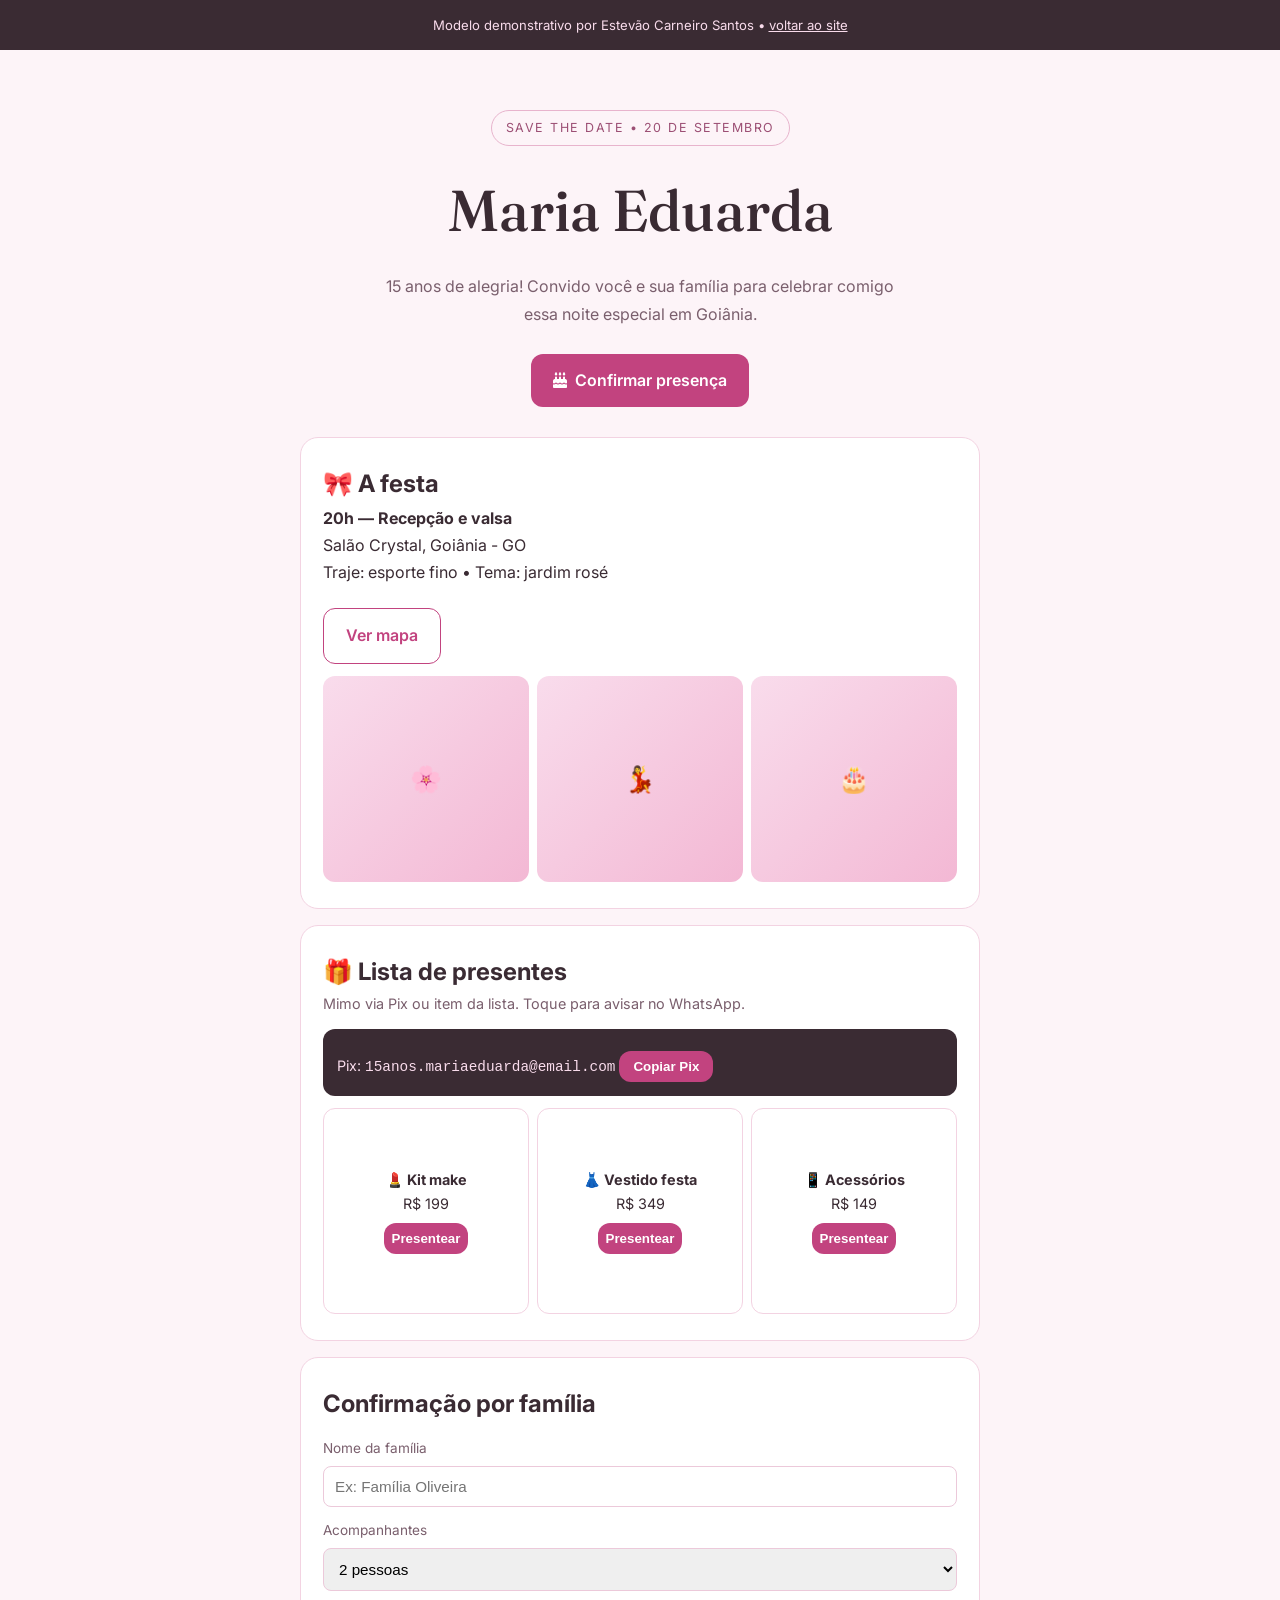
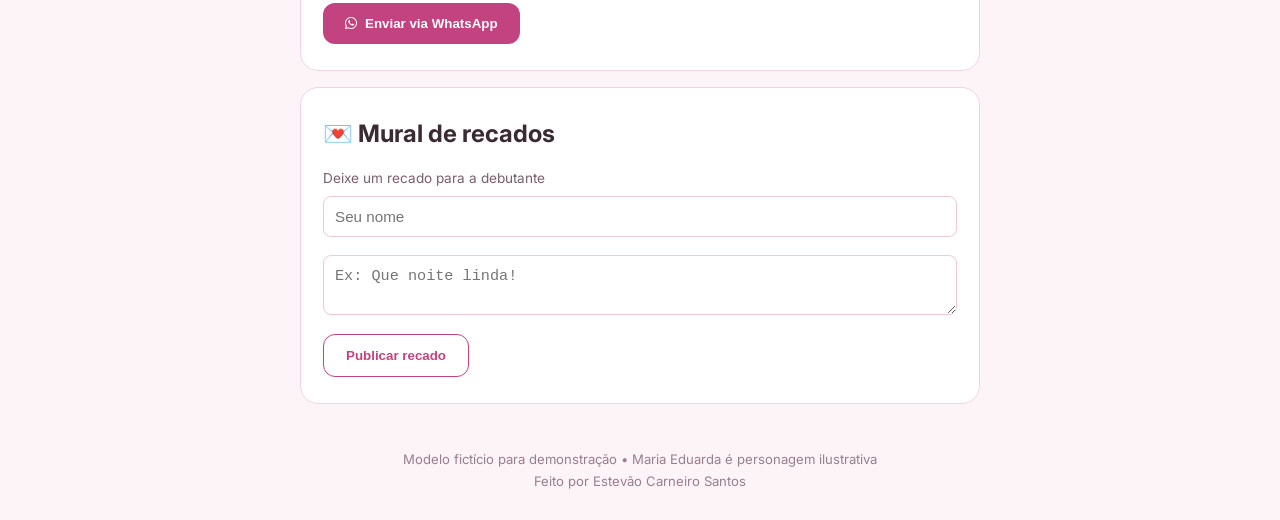
==== convite-15anos.html @ e3c1db32 "style: aplica design system Supabase midnight + phosphor green" ====
<!DOCTYPE html>
<html lang="pt-BR">
<head>
<meta charset="UTF-8" />
<meta name="viewport" content="width=device-width, initial-scale=1.0" />
<title>Maria Eduarda — 15 Anos | Modelo de Convite</title>
<meta name="description" content="Modelo demonstrativo de convite de 15 anos com tema personalizado, galeria e confirmação por família." />
<link href="https://fonts.googleapis.com/css2?family=Fraunces:ital,opsz,wght@0,9..144,500;0,9..144,600;1,9..144,500&family=Inter:wght@400;500;600&display=swap" rel="stylesheet">
<link rel="stylesheet" href="https://cdnjs.cloudflare.com/ajax/libs/font-awesome/6.5.2/css/all.min.css">
<style>
*{margin:0;padding:0;box-sizing:border-box}
body{font-family:'Inter',system-ui,sans-serif;background:#fdf4f8;color:#3a2b33;line-height:1.7}
.top{text-align:center;padding:14px;background:#3a2b33;color:#f9dcec;font-size:.82rem}
.top a{color:#f9dcec}
.hero{text-align:center;padding:60px 24px 30px;max-width:680px;margin:0 auto}
.badge{display:inline-block;border:1px solid #e8b4cd;padding:6px 14px;border-radius:100px;font-size:.78rem;letter-spacing:1.5px;text-transform:uppercase;color:#9c4f74;margin-bottom:16px}
.hero h1{font-family:'Fraunces',serif;font-size:clamp(2.4rem,6vw,3.6rem);font-weight:500}
.hero p{color:#7a5f6d;max-width:520px;margin:14px auto}
.card{max-width:680px;margin:0 auto 16px;background:#fff;border:1px solid #f3d3e2;border-radius:18px;padding:26px 22px}
.btn{display:inline-flex;align-items:center;gap:8px;background:#c2437f;color:#fff;text-decoration:none;padding:13px 22px;border-radius:12px;font-weight:600;margin-top:12px;border:none;cursor:pointer}
.btn.out{background:transparent;color:#c2437f;border:1px solid #c2437f}
.gallery{display:grid;grid-template-columns:repeat(3,1fr);gap:8px;margin-top:12px}
.gallery div{aspect-ratio:1;border-radius:12px;background:linear-gradient(135deg,#f9dcec,#f3b8d4);display:flex;align-items:center;justify-content:center;font-size:1.6rem}
label{display:block;font-size:.85rem;margin-top:12px;color:#7a5f6d}
input,select,textarea{width:100%;margin-top:6px;padding:11px;border-radius:8px;border:1px solid #ecc9da;font-size:.95rem}
#mural li{list-style:none;background:#fdf4f8;border:1px solid #f3d3e2;padding:10px 12px;border-radius:10px;margin-top:8px;font-size:.9rem}
footer{text-align:center;padding:28px;color:#9a7e8d;font-size:.82rem}
</style>
</head>
<body>
<div class="top">Modelo demonstrativo por Estevão Carneiro Santos • <a href="/">voltar ao site</a></div>
<section class="hero">
<div class="badge">Save the date • 20 de Setembro</div>
<h1>Maria Eduarda</h1>
<p>15 anos de alegria! Convido você e sua família para celebrar comigo essa noite especial em Goiânia.</p>
<a class="btn" href="#rsvp"><i class="fa-solid fa-cake-candles"></i> Confirmar presença</a>
</section>

<div class="card">
<h2>🎀 A festa</h2>
<p><strong>20h — Recepção e valsa</strong><br>Salão Crystal, Goiânia - GO<br>Traje: esporte fino • Tema: jardim rosé</p>
<div style="margin-top:10px">
<a class="btn out" target="_blank" href="https://www.google.com/maps/search/?api=1&query=Goiania+GO">Ver mapa</a>
</div>
<div class="gallery"><div>🌸</div><div>💃</div><div>🎂</div></div>
</div>

<div class="card" id="presentes">
<h2>🎁 Lista de presentes</h2>
<p style="font-size:.9rem;color:#7a5f6d">Mimo via Pix ou item da lista. Toque para avisar no WhatsApp.</p>
<div style="background:#3a2b33;color:#f9dcec;border-radius:12px;padding:14px;margin-top:12px;font-size:.9rem">Pix: <code id="pix15">15anos.mariaeduarda@email.com</code> <button class="btn" style="padding:8px 14px;margin-top:8px" onclick="copiarPix15()">Copiar Pix</button></div>
<div class="gallery" style="margin-top:12px">
<div style="flex-direction:column;font-size:.9rem;padding:10px;background:#fff;border:1px solid #f3d3e2"><strong>💄 Kit make</strong><span>R$ 199</span><button class="btn" style="padding:8px;margin-top:6px" onclick="presentear15(this,'Kit make','R$ 199')">Presentear</button></div>
<div style="flex-direction:column;font-size:.9rem;padding:10px;background:#fff;border:1px solid #f3d3e2"><strong>👗 Vestido festa</strong><span>R$ 349</span><button class="btn" style="padding:8px;margin-top:6px" onclick="presentear15(this,'Vestido festa','R$ 349')">Presentear</button></div>
<div style="flex-direction:column;font-size:.9rem;padding:10px;background:#fff;border:1px solid #f3d3e2"><strong>📱 Acessórios</strong><span>R$ 149</span><button class="btn" style="padding:8px;margin-top:6px" onclick="presentear15(this,'Acessórios','R$ 149')">Presentear</button></div>
</div>
</div>

<div class="card" id="rsvp">
<h2>Confirmação por família</h2>
<label>Nome da família<input id="fName" placeholder="Ex: Família Oliveira"></label>
<label>Acompanhantes<select id="fQtd"><option>1 pessoa</option><option selected>2 pessoas</option><option>3 pessoas</option><option>4+ pessoas</option></select></label>
<button class="btn" onclick="enviar()"><i class="fa-brands fa-whatsapp"></i> Enviar via WhatsApp</button>
</div>

<div class="card">
<h2>💌 Mural de recados</h2>
<label>Deixe um recado para a debutante<input id="rName" placeholder="Seu nome"></label>
<label><textarea id="rMsg" rows="2" placeholder="Ex: Que noite linda!"></textarea></label>
<button class="btn out" onclick="postar()">Publicar recado</button>
<ul id="mural"></ul>
</div>

<footer>Modelo fictício para demonstração • Maria Eduarda é personagem ilustrativa<br>Feito por Estevão Carneiro Santos</footer>
<script>
function enviar(){
  const n=document.getElementById('fName').value.trim()||'Família convidada';
  const q=document.getElementById('fQtd').value;
  window.open('https://wa.me/5562981273701?text='+encodeURIComponent(`CONFIRMAÇÃO 15 ANOS - Olá! Sou ${n}. Confirmo ${q}. (Modelo demo)`),'_blank');
}
function presentear15(btn,item,valor){
  window.open('https://wa.me/5562981273701?text='+encodeURIComponent(`PRESENTE 15 ANOS - Olá! Quero presentear com: ${item} (${valor}). (Modelo demo)`),'_blank');
  btn.textContent='Reservado ✓';
}
function copiarPix15(){
  const t=document.getElementById('pix15').textContent;
  if(navigator.clipboard) navigator.clipboard.writeText(t);
  alert('Pix copiado: '+t);
}
const chave='mural15demo';
function carregar(){try{return JSON.parse(localStorage.getItem(chave))||[]}catch(e){return[]}}
function salvar(l){localStorage.setItem(chave,JSON.stringify(l))}
function render(){document.getElementById('mural').innerHTML=carregar().map(x=>`<li><strong>${x.n}:</strong> ${x.m}</li>`).join('')}
function postar(){
  const n=document.getElementById('rName').value.trim()||'Anônimo';
  const m=document.getElementById('rMsg').value.trim(); if(!m) return;
  const l=carregar(); l.unshift({n,m}); salvar(l.slice(0,20)); render();
  document.getElementById('rMsg').value='';
}
render();
</script>
</body>
</html>
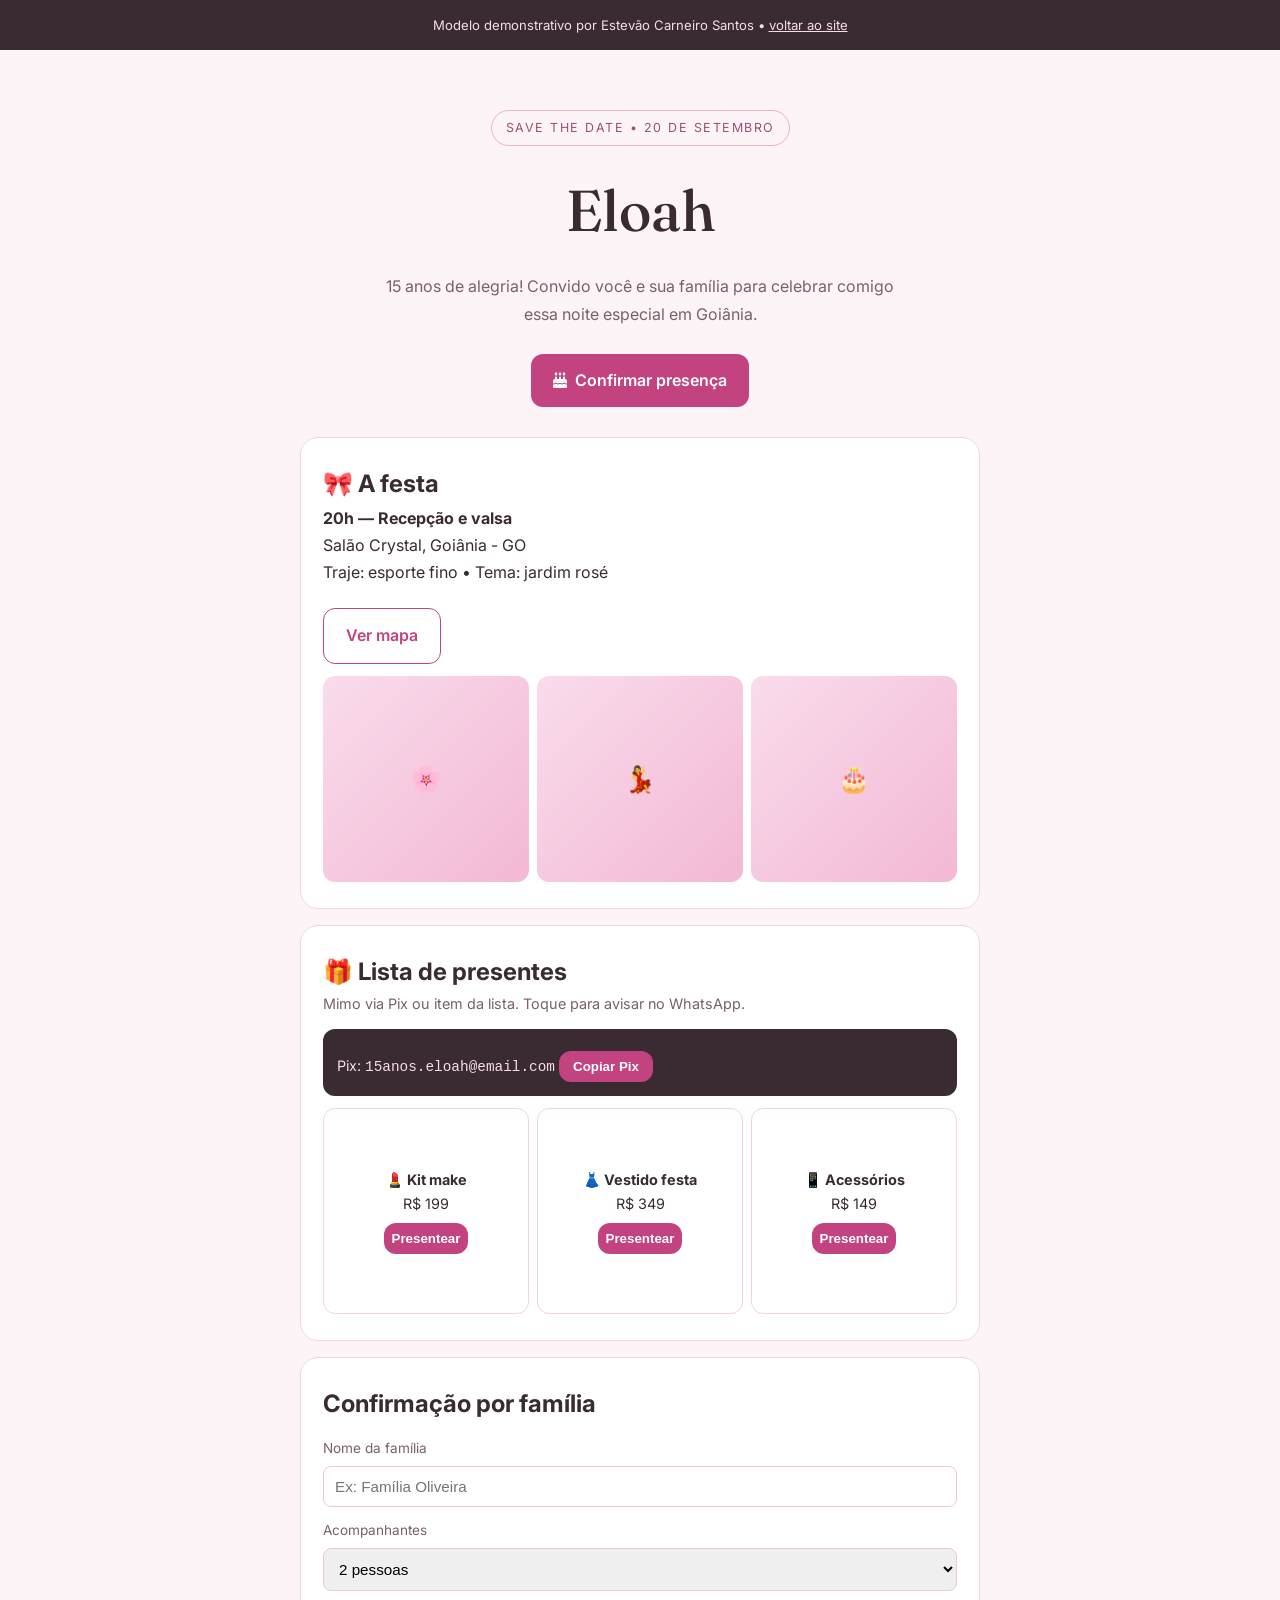
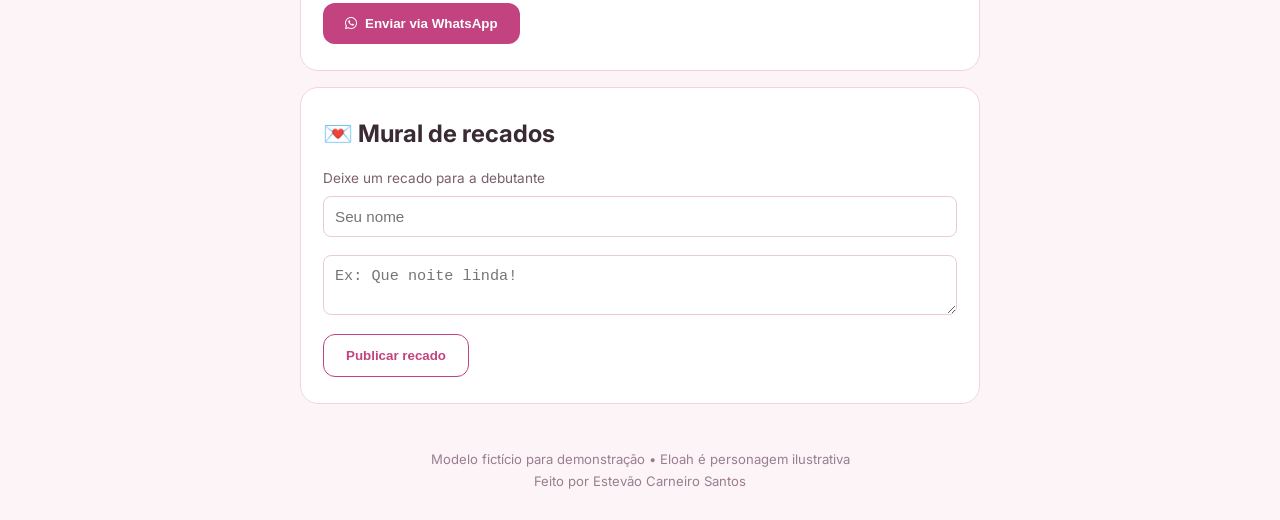
==== commit 78c89c26: "content: troca debutante modelo de Maria Eduarda para Eloah" ====
--- a/convite-15anos.html
+++ b/convite-15anos.html
@@ -3,7 +3,7 @@
 <head>
 <meta charset="UTF-8" />
 <meta name="viewport" content="width=device-width, initial-scale=1.0" />
-<title>Maria Eduarda — 15 Anos | Modelo de Convite</title>
+<title>Eloah — 15 Anos | Modelo de Convite</title>
 <meta name="description" content="Modelo demonstrativo de convite de 15 anos com tema personalizado, galeria e confirmação por família." />
 <link href="https://fonts.googleapis.com/css2?family=Fraunces:ital,opsz,wght@0,9..144,500;0,9..144,600;1,9..144,500&family=Inter:wght@400;500;600&display=swap" rel="stylesheet">
 <link rel="stylesheet" href="https://cdnjs.cloudflare.com/ajax/libs/font-awesome/6.5.2/css/all.min.css">
@@ -31,7 +31,7 @@
 <div class="top">Modelo demonstrativo por Estevão Carneiro Santos • <a href="/">voltar ao site</a></div>
 <section class="hero">
 <div class="badge">Save the date • 20 de Setembro</div>
-<h1>Maria Eduarda</h1>
+<h1>Eloah</h1>
 <p>15 anos de alegria! Convido você e sua família para celebrar comigo essa noite especial em Goiânia.</p>
 <a class="btn" href="#rsvp"><i class="fa-solid fa-cake-candles"></i> Confirmar presença</a>
 </section>
@@ -48,7 +48,7 @@
 <div class="card" id="presentes">
 <h2>🎁 Lista de presentes</h2>
 <p style="font-size:.9rem;color:#7a5f6d">Mimo via Pix ou item da lista. Toque para avisar no WhatsApp.</p>
-<div style="background:#3a2b33;color:#f9dcec;border-radius:12px;padding:14px;margin-top:12px;font-size:.9rem">Pix: <code id="pix15">15anos.mariaeduarda@email.com</code> <button class="btn" style="padding:8px 14px;margin-top:8px" onclick="copiarPix15()">Copiar Pix</button></div>
+<div style="background:#3a2b33;color:#f9dcec;border-radius:12px;padding:14px;margin-top:12px;font-size:.9rem">Pix: <code id="pix15">15anos.eloah@email.com</code> <button class="btn" style="padding:8px 14px;margin-top:8px" onclick="copiarPix15()">Copiar Pix</button></div>
 <div class="gallery" style="margin-top:12px">
 <div style="flex-direction:column;font-size:.9rem;padding:10px;background:#fff;border:1px solid #f3d3e2"><strong>💄 Kit make</strong><span>R$ 199</span><button class="btn" style="padding:8px;margin-top:6px" onclick="presentear15(this,'Kit make','R$ 199')">Presentear</button></div>
 <div style="flex-direction:column;font-size:.9rem;padding:10px;background:#fff;border:1px solid #f3d3e2"><strong>👗 Vestido festa</strong><span>R$ 349</span><button class="btn" style="padding:8px;margin-top:6px" onclick="presentear15(this,'Vestido festa','R$ 349')">Presentear</button></div>
@@ -71,7 +71,7 @@
 <ul id="mural"></ul>
 </div>
 
-<footer>Modelo fictício para demonstração • Maria Eduarda é personagem ilustrativa<br>Feito por Estevão Carneiro Santos</footer>
+<footer>Modelo fictício para demonstração • Eloah é personagem ilustrativa<br>Feito por Estevão Carneiro Santos</footer>
 <script>
 function enviar(){
   const n=document.getElementById('fName').value.trim()||'Família convidada';
